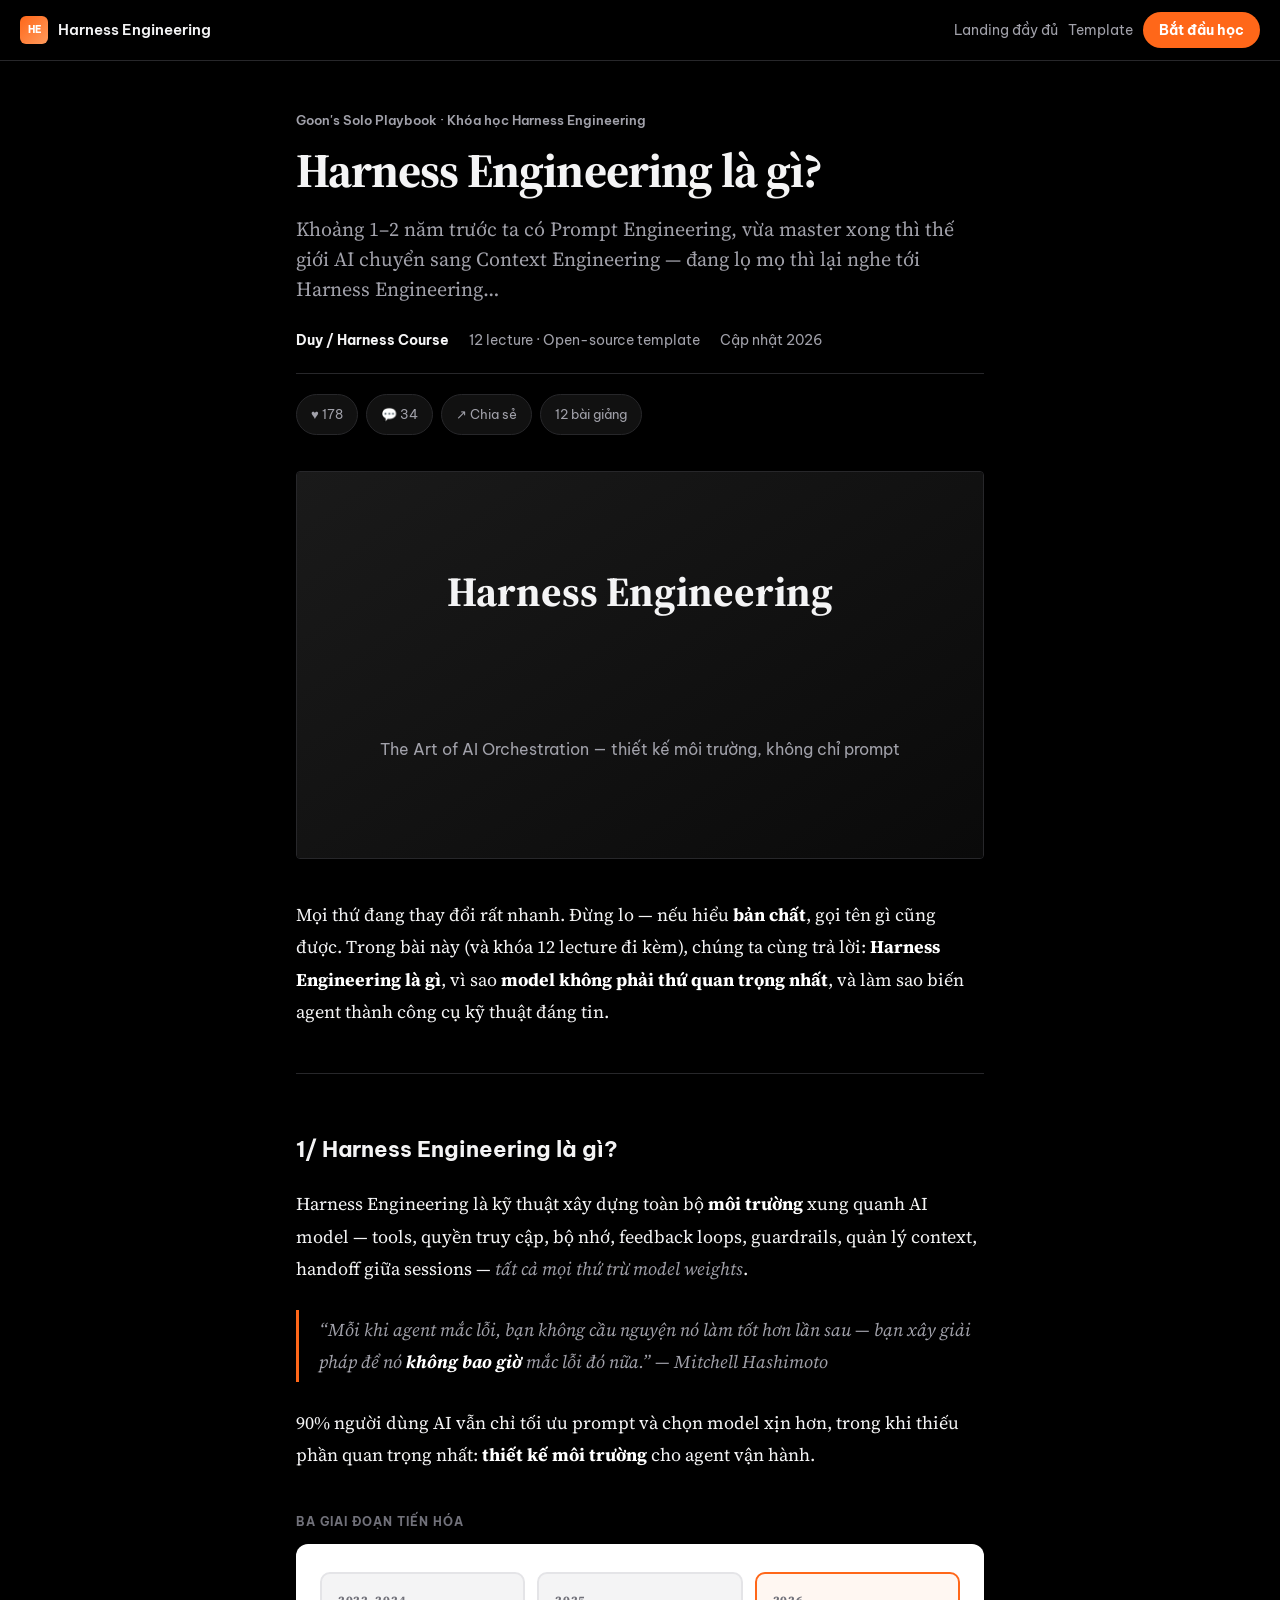
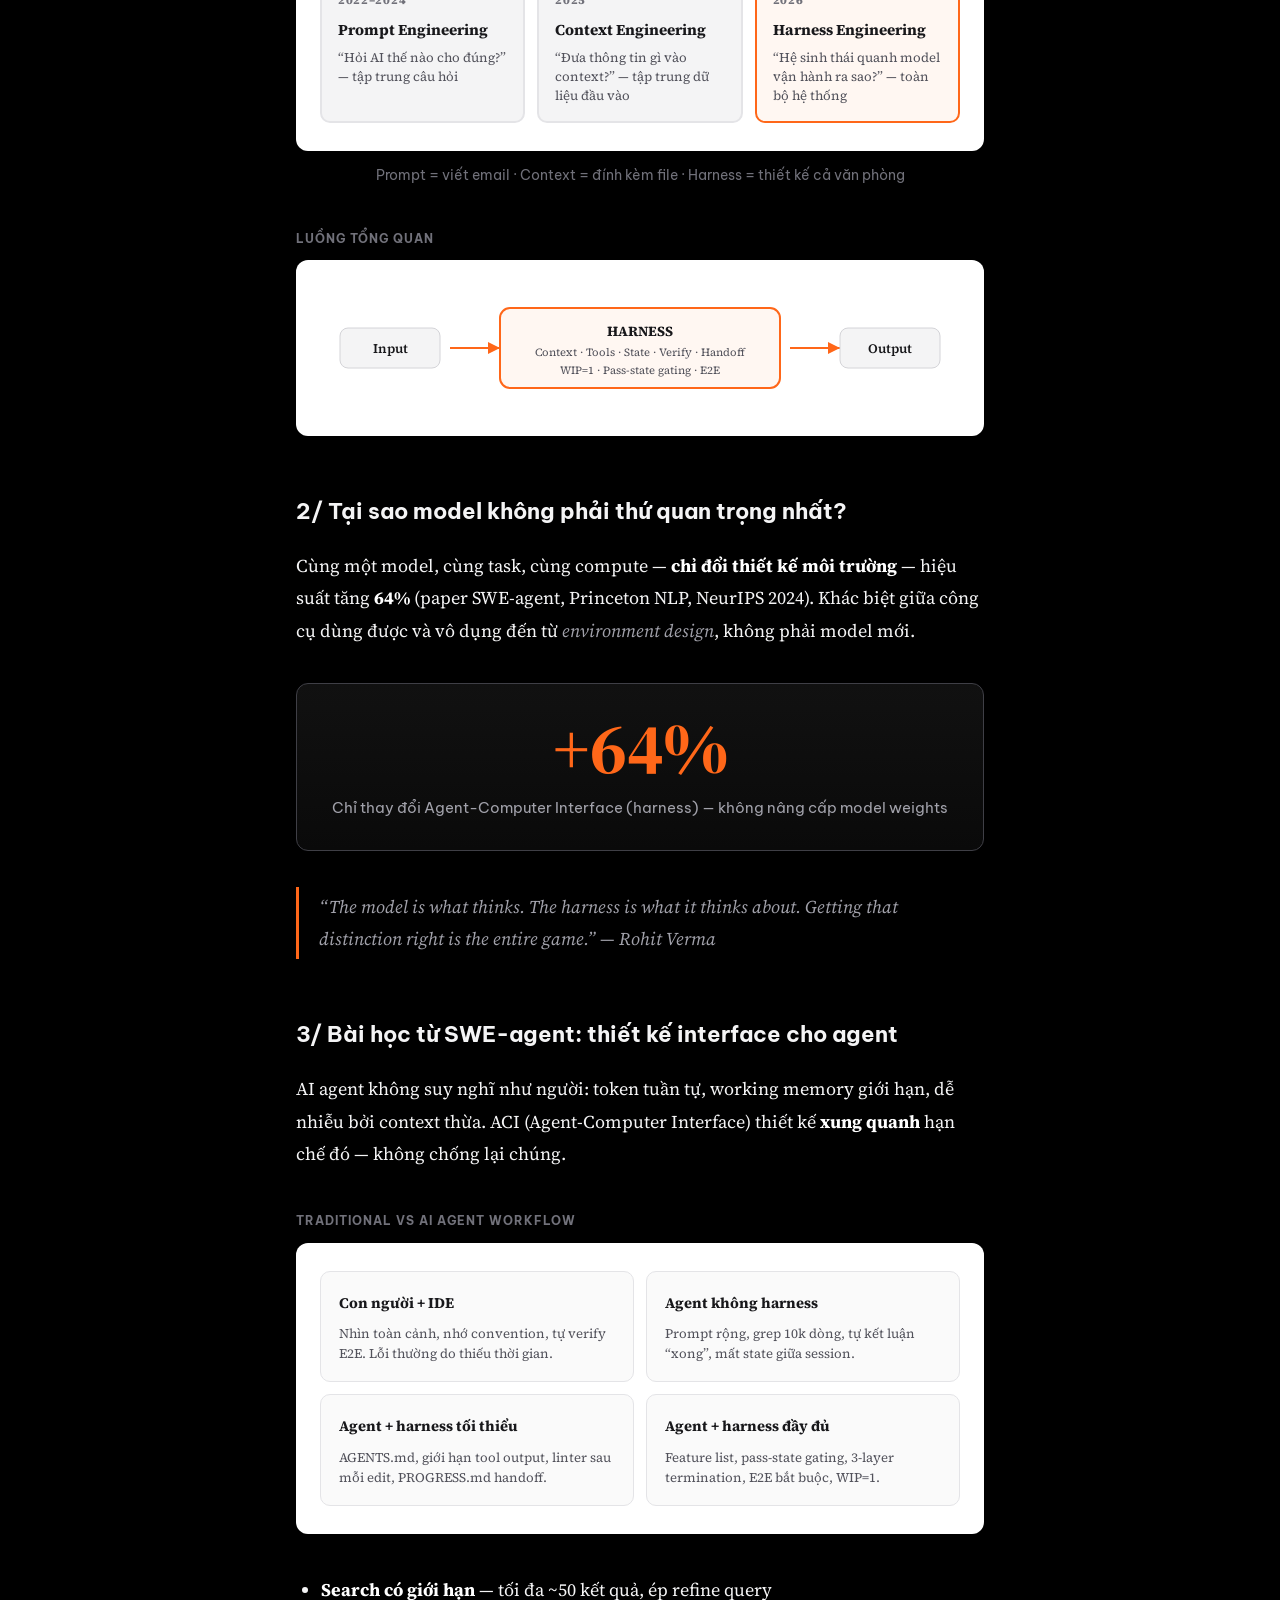
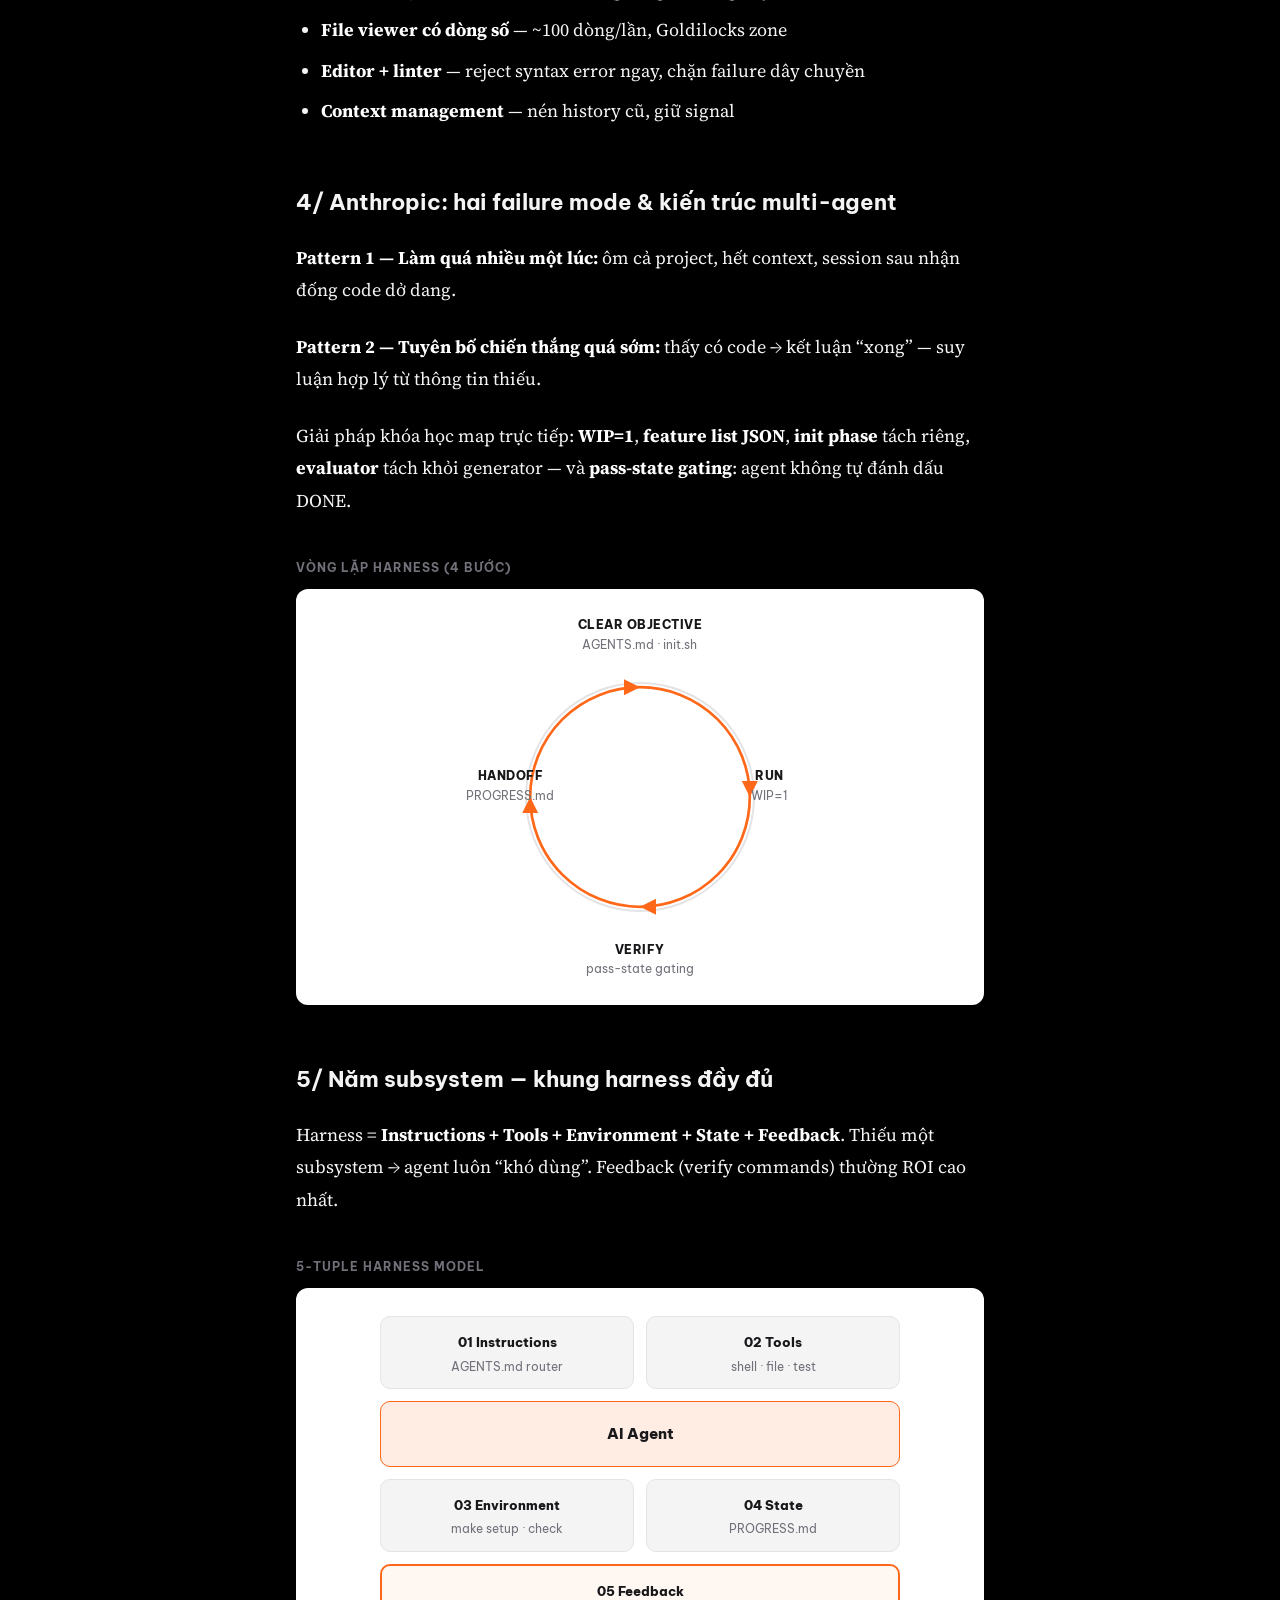
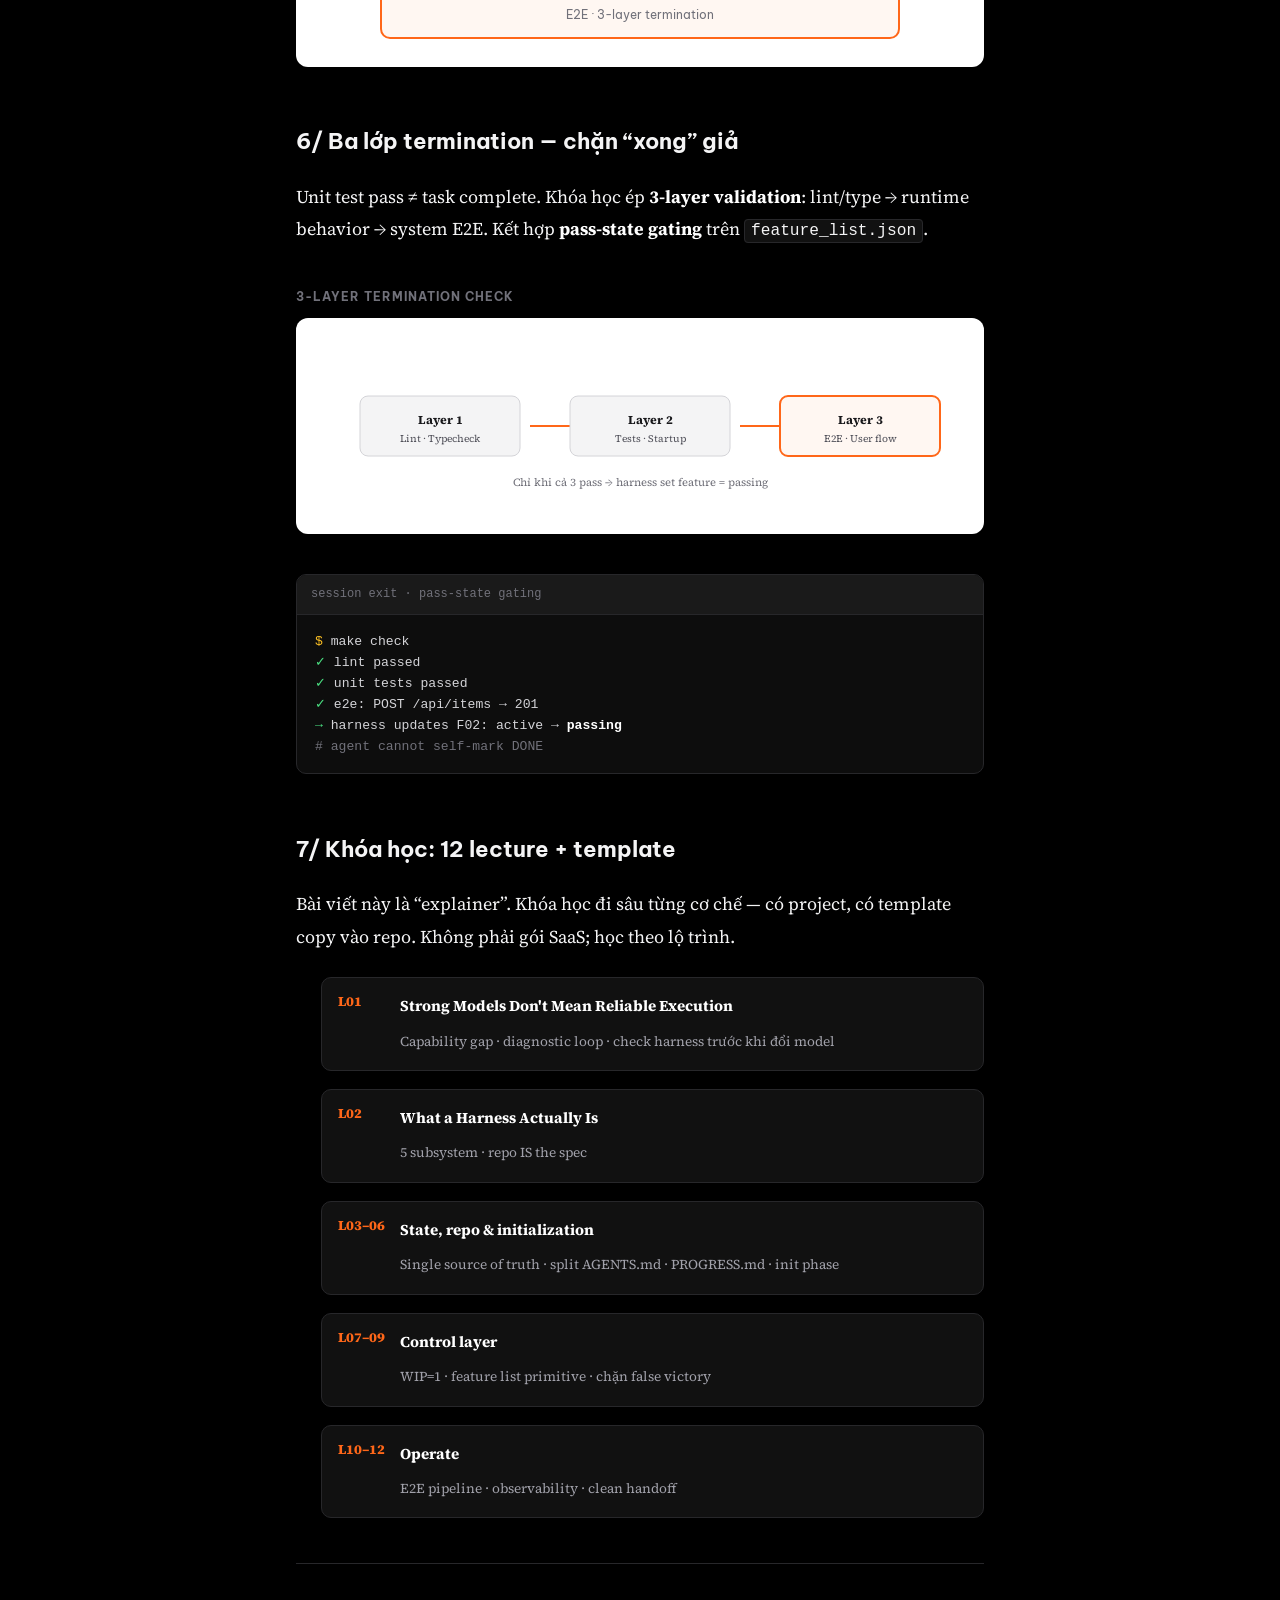
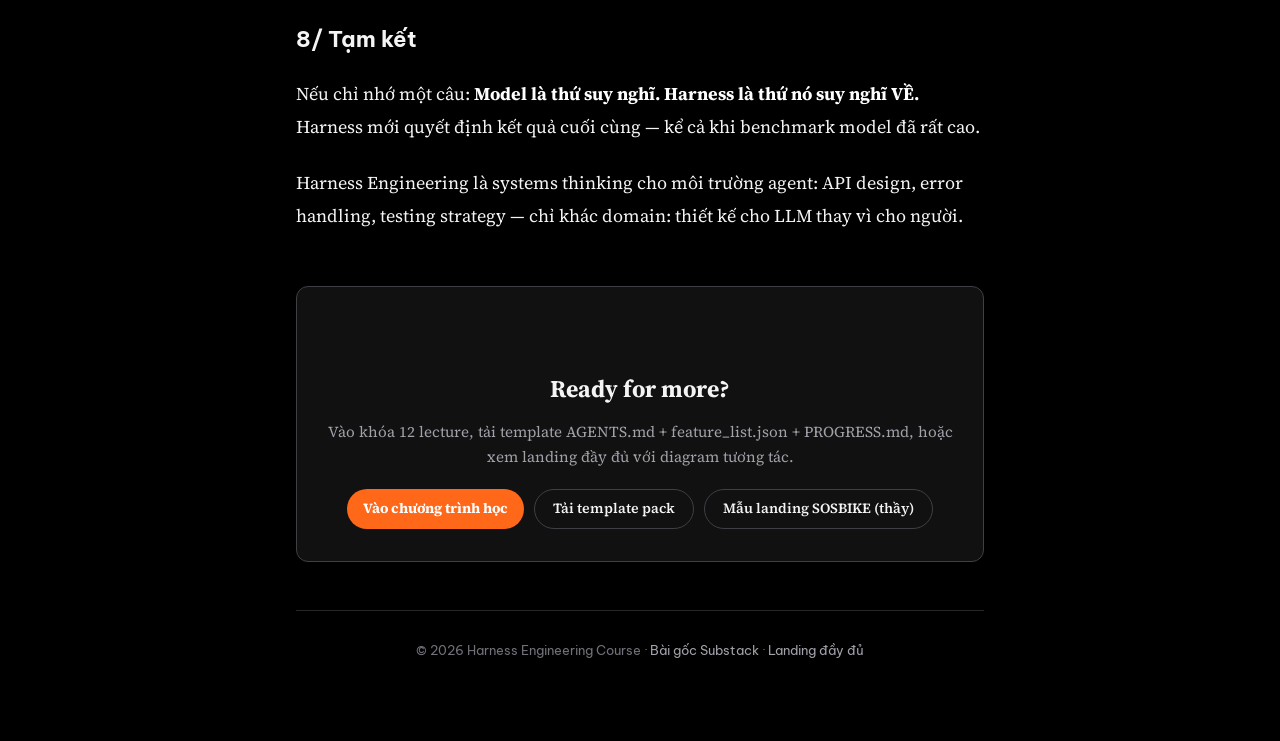
==== frontend/article/index.html @ 0aefba67 "Merge Harness and SOSBIKE into unified frontend for CI/CD deploy" ====
<!doctype html>
<html lang="vi">
  <head>
    <meta charset="UTF-8" />
    <meta name="viewport" content="width=device-width, initial-scale=1.0" />
    <title>Harness Engineering là gì? | Khóa học &amp; lộ trình 12 bài</title>
    <meta
      name="description"
      content="Long-read kiểu Substack: Harness Engineering là gì, vì sao SWE-agent +64% chỉ nhờ thiết kế môi trường, và lộ trình 12 lecture thực hành."
    />
    <link rel="preconnect" href="https://fonts.googleapis.com" />
    <link rel="preconnect" href="https://fonts.gstatic.com" crossorigin />
    <link
      href="https://fonts.googleapis.com/css2?family=Source+Serif+4:opsz,wght@8..60,400;8..60,600;8..60,700&family=Be+Vietnam+Pro:wght@400;500;600;700&display=swap"
      rel="stylesheet"
    />
    <link rel="stylesheet" href="./styles.css" />
  </head>
  <body>
    <header class="substack-bar">
      <a class="substack-bar__brand" href="../index.html">
        <span class="substack-bar__mark">HE</span>
        Harness Engineering
      </a>
      <div class="substack-bar__actions">
        <a class="substack-bar__link hide-mobile" href="../index.html">Landing đầy đủ</a>
        <a class="substack-bar__link hide-mobile" href="../templates/README.md">Template</a>
        <a class="btn-subscribe" href="#bat-dau">Bắt đầu học</a>
      </div>
    </header>

    <article class="article-wrap">
      <header class="article-header">
        <p class="article-kicker">Goon's Solo Playbook · Khóa học Harness Engineering</p>
        <h1 class="article-title">Harness Engineering là gì?</h1>
        <p class="article-deck">
          Khoảng 1–2 năm trước ta có Prompt Engineering, vừa master xong thì thế giới AI
          chuyển sang Context Engineering — đang lọ mọ thì lại nghe tới Harness Engineering…
        </p>
        <div class="article-meta">
          <span><strong>Duy / Harness Course</strong></span>
          <span>12 lecture · Open-source template</span>
          <span>Cập nhật 2026</span>
        </div>
        <div class="engagement-bar">
          <span class="engagement-pill">♥ 178</span>
          <span class="engagement-pill">💬 34</span>
          <span class="engagement-pill">↗ Chia sẻ</span>
          <span class="engagement-pill">12 bài giảng</span>
        </div>
      </header>

      <figure class="cover-card">
        <div class="cover-fallback">
          <h2>Harness Engineering</h2>
          <p>The Art of AI Orchestration — thiết kế môi trường, không chỉ prompt</p>
        </div>
      </figure>

      <div class="prose">
        <p>
          Mọi thứ đang thay đổi rất nhanh. Đừng lo — nếu hiểu <strong>bản chất</strong>,
          gọi tên gì cũng được. Trong bài này (và khóa 12 lecture đi kèm), chúng ta cùng
          trả lời: <strong>Harness Engineering là gì</strong>, vì sao <strong>model không
          phải thứ quan trọng nhất</strong>, và làm sao biến agent thành công cụ kỹ thuật
          đáng tin.
        </p>

        <hr />

        <h2 id="la-gi">1/ Harness Engineering là gì?</h2>
        <p>
          Harness Engineering là kỹ thuật xây dựng toàn bộ <strong>môi trường</strong>
          xung quanh AI model — tools, quyền truy cập, bộ nhớ, feedback loops, guardrails,
          quản lý context, handoff giữa sessions — <em>tất cả mọi thứ trừ model weights</em>.
        </p>
        <blockquote>
          “Mỗi khi agent mắc lỗi, bạn không cầu nguyện nó làm tốt hơn lần sau — bạn xây
          giải pháp để nó <strong>không bao giờ</strong> mắc lỗi đó nữa.” — Mitchell
          Hashimoto
        </blockquote>
        <p>
          90% người dùng AI vẫn chỉ tối ưu prompt và chọn model xịn hơn, trong khi thiếu
          phần quan trọng nhất: <strong>thiết kế môi trường</strong> cho agent vận hành.
        </p>

        <figure class="figure">
          <div class="figure-label">Ba giai đoạn tiến hóa</div>
          <div class="diagram-card">
            <div class="evo-row">
              <div class="evo-step">
                <span>2022–2024</span>
                <strong>Prompt Engineering</strong>
                <p>“Hỏi AI thế nào cho đúng?” — tập trung câu hỏi</p>
              </div>
              <div class="evo-step">
                <span>2025</span>
                <strong>Context Engineering</strong>
                <p>“Đưa thông tin gì vào context?” — tập trung dữ liệu đầu vào</p>
              </div>
              <div class="evo-step is-current">
                <span>2026</span>
                <strong>Harness Engineering</strong>
                <p>“Hệ sinh thái quanh model vận hành ra sao?” — toàn bộ hệ thống</p>
              </div>
            </div>
          </div>
          <p class="diagram-caption">
            Prompt = viết email · Context = đính kèm file · Harness = thiết kế cả văn phòng
          </p>
        </figure>

        <figure class="figure">
          <div class="figure-label">Luồng tổng quan</div>
          <div class="diagram-card">
            <svg viewBox="0 0 640 120" xmlns="http://www.w3.org/2000/svg" aria-hidden="true">
              <rect x="20" y="40" width="100" height="40" rx="8" fill="#f4f4f5" stroke="#d4d4d8"/>
              <text x="70" y="65" text-anchor="middle" font-size="13" font-weight="600" fill="#18181b">Input</text>
              <path d="M130 60 H180" stroke="#ff6719" stroke-width="2" marker-end="url(#arr)"/>
              <rect x="180" y="20" width="280" height="80" rx="10" fill="#fff7f2" stroke="#ff6719" stroke-width="2"/>
              <text x="320" y="48" text-anchor="middle" font-size="14" font-weight="700" fill="#18181b">HARNESS</text>
              <text x="320" y="68" text-anchor="middle" font-size="11" fill="#52525b">Context · Tools · State · Verify · Handoff</text>
              <text x="320" y="86" text-anchor="middle" font-size="11" fill="#52525b">WIP=1 · Pass-state gating · E2E</text>
              <path d="M470 60 H520" stroke="#ff6719" stroke-width="2" marker-end="url(#arr)"/>
              <rect x="520" y="40" width="100" height="40" rx="8" fill="#f4f4f5" stroke="#d4d4d8"/>
              <text x="570" y="65" text-anchor="middle" font-size="13" font-weight="600" fill="#18181b">Output</text>
              <defs>
                <marker id="arr" markerWidth="8" markerHeight="8" refX="6" refY="3" orient="auto">
                  <path d="M0,0 L6,3 L0,6 Z" fill="#ff6719"/>
                </marker>
              </defs>
            </svg>
          </div>
        </figure>

        <h2 id="model">2/ Tại sao model không phải thứ quan trọng nhất?</h2>
        <p>
          Cùng một model, cùng task, cùng compute — <strong>chỉ đổi thiết kế môi trường</strong>
          — hiệu suất tăng <strong>64%</strong> (paper SWE-agent, Princeton NLP, NeurIPS 2024).
          Khác biệt giữa công cụ dùng được và vô dụng đến từ <em>environment design</em>, không
          phải model mới.
        </p>

        <div class="stat-callout">
          <div class="num">+64%</div>
          <p>
            Chỉ thay đổi Agent-Computer Interface (harness) — không nâng cấp model weights
          </p>
        </div>

        <blockquote>
          “The model is what thinks. The harness is what it thinks about. Getting that
          distinction right is the entire game.” — Rohit Verma
        </blockquote>

        <h2 id="swe-agent">3/ Bài học từ SWE-agent: thiết kế interface cho agent</h2>
        <p>
          AI agent không suy nghĩ như người: token tuần tự, working memory giới hạn, dễ nhiễu
          bởi context thừa. ACI (Agent-Computer Interface) thiết kế <strong>xung quanh</strong>
          hạn chế đó — không chống lại chúng.
        </p>

        <figure class="figure">
          <div class="figure-label">Traditional vs AI Agent workflow</div>
          <div class="diagram-card">
            <div class="grid-2x2">
              <div class="grid-cell">
                <h4>Con người + IDE</h4>
                <p>Nhìn toàn cảnh, nhớ convention, tự verify E2E. Lỗi thường do thiếu thời gian.</p>
              </div>
              <div class="grid-cell">
                <h4>Agent không harness</h4>
                <p>Prompt rộng, grep 10k dòng, tự kết luận “xong”, mất state giữa session.</p>
              </div>
              <div class="grid-cell">
                <h4>Agent + harness tối thiểu</h4>
                <p>AGENTS.md, giới hạn tool output, linter sau mỗi edit, PROGRESS.md handoff.</p>
              </div>
              <div class="grid-cell">
                <h4>Agent + harness đầy đủ</h4>
                <p>Feature list, pass-state gating, 3-layer termination, E2E bắt buộc, WIP=1.</p>
              </div>
            </div>
          </div>
        </figure>

        <ul>
          <li><strong>Search có giới hạn</strong> — tối đa ~50 kết quả, ép refine query</li>
          <li><strong>File viewer có dòng số</strong> — ~100 dòng/lần, Goldilocks zone</li>
          <li><strong>Editor + linter</strong> — reject syntax error ngay, chặn failure dây chuyền</li>
          <li><strong>Context management</strong> — nén history cũ, giữ signal</li>
        </ul>

        <h2 id="anthropic">4/ Anthropic: hai failure mode &amp; kiến trúc multi-agent</h2>
        <p><strong>Pattern 1 — Làm quá nhiều một lúc:</strong> ôm cả project, hết context, session sau nhận đống code dở dang.</p>
        <p><strong>Pattern 2 — Tuyên bố chiến thắng quá sớm:</strong> thấy có code → kết luận “xong” — suy luận hợp lý từ thông tin thiếu.</p>
        <p>
          Giải pháp khóa học map trực tiếp: <strong>WIP=1</strong>, <strong>feature list
          JSON</strong>, <strong>init phase</strong> tách riêng, <strong>evaluator</strong> tách
          khỏi generator — và <strong>pass-state gating</strong>: agent không tự đánh dấu DONE.
        </p>

        <figure class="figure">
          <div class="figure-label">Vòng lặp harness (4 bước)</div>
          <div class="diagram-card">
            <div class="harness-loop" role="img" aria-label="Vòng lặp: Clear objective, Run, Verify, Handoff">
              <svg class="harness-loop__arcs" viewBox="0 0 400 400" xmlns="http://www.w3.org/2000/svg" aria-hidden="true">
                <defs>
                  <marker id="loop-arrow" markerWidth="8" markerHeight="8" refX="6" refY="3" orient="auto">
                    <path d="M0,0 L6,3 L0,6 Z" fill="#ff6719"/>
                  </marker>
                </defs>
                <path d="M 200 78 A 122 122 0 0 1 322 200" fill="none" stroke="#ff6719" stroke-width="3" marker-end="url(#loop-arrow)"/>
                <path d="M 322 200 A 122 122 0 0 1 200 322" fill="none" stroke="#ff6719" stroke-width="3" marker-end="url(#loop-arrow)"/>
                <path d="M 200 322 A 122 122 0 0 1 78 200" fill="none" stroke="#ff6719" stroke-width="3" marker-end="url(#loop-arrow)"/>
                <path d="M 78 200 A 122 122 0 0 1 200 78" fill="none" stroke="#ff6719" stroke-width="3" marker-end="url(#loop-arrow)"/>
              </svg>
              <div class="harness-loop__ring" aria-hidden="true"></div>
              <div class="harness-loop__step harness-loop__step--top">
                <strong>CLEAR OBJECTIVE</strong>
                <span>AGENTS.md · init.sh</span>
              </div>
              <div class="harness-loop__step harness-loop__step--right">
                <strong>RUN</strong>
                <span>WIP=1</span>
              </div>
              <div class="harness-loop__step harness-loop__step--bottom">
                <strong>VERIFY</strong>
                <span>pass-state gating</span>
              </div>
              <div class="harness-loop__step harness-loop__step--left">
                <strong>HANDOFF</strong>
                <span>PROGRESS.md</span>
              </div>
            </div>
          </div>
        </figure>

        <h2 id="nam-subsystem">5/ Năm subsystem — khung harness đầy đủ</h2>
        <p>
          Harness = <strong>Instructions + Tools + Environment + State + Feedback</strong>.
          Thiếu một subsystem → agent luôn “khó dùng”. Feedback (verify commands) thường
          ROI cao nhất.
        </p>

        <figure class="figure">
          <div class="figure-label">5-tuple harness model</div>
          <div class="diagram-card">
            <div class="tuple-model" role="img" aria-label="5 subsystem: Instructions, Tools, Agent, Environment, State, Feedback">
              <div class="tuple-box tuple-box--instructions">
                <strong>01 Instructions</strong>
                <span>AGENTS.md router</span>
              </div>
              <div class="tuple-box tuple-box--tools">
                <strong>02 Tools</strong>
                <span>shell · file · test</span>
              </div>
              <div class="tuple-box tuple-box--agent">
                <strong>AI Agent</strong>
              </div>
              <div class="tuple-box tuple-box--environment">
                <strong>03 Environment</strong>
                <span>make setup · check</span>
              </div>
              <div class="tuple-box tuple-box--state">
                <strong>04 State</strong>
                <span>PROGRESS.md</span>
              </div>
              <div class="tuple-box tuple-box--feedback">
                <strong>05 Feedback</strong>
                <span>E2E · 3-layer termination</span>
              </div>
            </div>
          </div>
        </figure>

        <h2 id="ba-lop">6/ Ba lớp termination — chặn “xong” giả</h2>
        <p>
          Unit test pass ≠ task complete. Khóa học ép <strong>3-layer validation</strong>:
          lint/type → runtime behavior → system E2E. Kết hợp <strong>pass-state gating</strong>
          trên <code>feature_list.json</code>.
        </p>

        <figure class="figure">
          <div class="figure-label">3-layer termination check</div>
          <div class="diagram-card">
            <svg viewBox="0 0 640 160" xmlns="http://www.w3.org/2000/svg" aria-hidden="true">
              <rect x="40" y="50" width="160" height="60" rx="8" fill="#f4f4f5" stroke="#d4d4d8"/>
              <text x="120" y="78" text-anchor="middle" font-size="12" font-weight="700" fill="#18181b">Layer 1</text>
              <text x="120" y="96" text-anchor="middle" font-size="10" fill="#52525b">Lint · Typecheck</text>
              <path d="M210 80 H250" stroke="#ff6719" stroke-width="2"/>
              <rect x="250" y="50" width="160" height="60" rx="8" fill="#f4f4f5" stroke="#d4d4d8"/>
              <text x="330" y="78" text-anchor="middle" font-size="12" font-weight="700" fill="#18181b">Layer 2</text>
              <text x="330" y="96" text-anchor="middle" font-size="10" fill="#52525b">Tests · Startup</text>
              <path d="M420 80 H460" stroke="#ff6719" stroke-width="2"/>
              <rect x="460" y="50" width="160" height="60" rx="8" fill="#fff7f2" stroke="#ff6719" stroke-width="2"/>
              <text x="540" y="78" text-anchor="middle" font-size="12" font-weight="700" fill="#18181b">Layer 3</text>
              <text x="540" y="96" text-anchor="middle" font-size="10" fill="#52525b">E2E · User flow</text>
              <text x="320" y="140" text-anchor="middle" font-size="11" fill="#71717a">Chỉ khi cả 3 pass → harness set feature = passing</text>
            </svg>
          </div>
        </figure>

        <div class="terminal">
          <div class="terminal__bar">session exit · pass-state gating</div>
          <div class="terminal__body">
            <span class="cmd">$</span> make check<br />
            <span class="ok">✓</span> lint passed<br />
            <span class="ok">✓</span> unit tests passed<br />
            <span class="ok">✓</span> e2e: POST /api/items → 201<br />
            <span class="ok">→</span> harness updates F02: active → <strong>passing</strong><br />
            <span style="color:#71717a"># agent cannot self-mark DONE</span>
          </div>
        </div>

        <h2 id="khoa-hoc">7/ Khóa học: 12 lecture + template</h2>
        <p>
          Bài viết này là “explainer”. Khóa học đi sâu từng cơ chế — có project, có template
          copy vào repo. Không phải gói SaaS; học theo lộ trình.
        </p>

        <ul class="lecture-list">
          <li>
            <span class="num">L01</span>
            <div><strong>Strong Models Don't Mean Reliable Execution</strong><span>Capability gap · diagnostic loop · check harness trước khi đổi model</span></div>
          </li>
          <li>
            <span class="num">L02</span>
            <div><strong>What a Harness Actually Is</strong><span>5 subsystem · repo IS the spec</span></div>
          </li>
          <li>
            <span class="num">L03–06</span>
            <div><strong>State, repo &amp; initialization</strong><span>Single source of truth · split AGENTS.md · PROGRESS.md · init phase</span></div>
          </li>
          <li>
            <span class="num">L07–09</span>
            <div><strong>Control layer</strong><span>WIP=1 · feature list primitive · chặn false victory</span></div>
          </li>
          <li>
            <span class="num">L10–12</span>
            <div><strong>Operate</strong><span>E2E pipeline · observability · clean handoff</span></div>
          </li>
        </ul>

        <hr />

        <h2 id="ket-luan">8/ Tạm kết</h2>
        <p>
          Nếu chỉ nhớ một câu: <strong>Model là thứ suy nghĩ. Harness là thứ nó suy nghĩ
          VỀ.</strong> Harness mới quyết định kết quả cuối cùng — kể cả khi benchmark model
          đã rất cao.
        </p>
        <p>
          Harness Engineering là systems thinking cho môi trường agent: API design, error
          handling, testing strategy — chỉ khác domain: thiết kế cho LLM thay vì cho người.
        </p>

        <div class="cta-box" id="bat-dau">
          <h3>Ready for more?</h3>
          <p>
            Vào khóa 12 lecture, tải template AGENTS.md + feature_list.json + PROGRESS.md,
            hoặc xem landing đầy đủ với diagram tương tác.
          </p>
          <div class="cta-box__actions">
            <a class="btn-subscribe" href="../index.html#curriculum">Vào chương trình học</a>
            <a class="btn-ghost" href="../index.html#templates">Tải template pack</a>
            <a class="btn-ghost" href="../sosbike/index.html">Mẫu landing SOSBIKE (thầy)</a>
          </div>
        </div>
      </div>

      <footer class="article-footer">
        <p>
          © 2026 Harness Engineering Course ·
          <a href="https://goonnguyen.substack.com/p/harness-engineering-la-gi">Bài gốc Substack</a>
          · <a href="../index.html">Landing đầy đủ</a>
        </p>
      </footer>
    </article>

    <script src="./main.js"></script>
  </body>
</html>
---- frontend/article/styles.css ----
:root {
  --bg: #000000;
  --bg-elevated: #111111;
  --bg-card: #ffffff;
  --text: #f4f4f5;
  --text-muted: #a1a1aa;
  --text-dim: #71717a;
  --accent: #ff6719;
  --accent-hover: #ff7a33;
  --border: #27272a;
  --border-light: #3f3f46;
  --content-width: 728px;
  --diagram-width: 100%;
  --font-serif: "Source Serif 4", Georgia, "Times New Roman", serif;
  --font-sans: -apple-system, BlinkMacSystemFont, "Segoe UI", Roboto, "Be Vietnam Pro",
    sans-serif;
}

*,
*::before,
*::after {
  box-sizing: border-box;
  margin: 0;
  padding: 0;
}

html {
  scroll-behavior: smooth;
}

body {
  min-height: 100vh;
  font-family: var(--font-sans);
  font-size: 1.0625rem;
  line-height: 1.75;
  color: var(--text);
  background: var(--bg);
  -webkit-font-smoothing: antialiased;
}

a {
  color: var(--accent);
  text-decoration: none;
}

a:hover {
  text-decoration: underline;
}

img {
  display: block;
  max-width: 100%;
}

/* ── Top bar (Substack-like) ── */
.substack-bar {
  position: sticky;
  top: 0;
  z-index: 50;
  display: flex;
  align-items: center;
  justify-content: space-between;
  gap: 16px;
  padding: 12px 20px;
  background: rgba(0, 0, 0, 0.92);
  border-bottom: 1px solid var(--border);
  backdrop-filter: blur(12px);
}

.substack-bar__brand {
  display: inline-flex;
  align-items: center;
  gap: 10px;
  color: var(--text);
  text-decoration: none;
  font-weight: 600;
  font-size: 0.95rem;
}

.substack-bar__mark {
  width: 28px;
  height: 28px;
  border-radius: 6px;
  background: linear-gradient(135deg, #ff6719, #ff9a5c);
  display: grid;
  place-items: center;
  font-size: 0.65rem;
  font-weight: 800;
  color: #fff;
}

.substack-bar__actions {
  display: flex;
  align-items: center;
  gap: 10px;
}

.substack-bar__link {
  color: var(--text-muted);
  font-size: 0.88rem;
  text-decoration: none;
}

.substack-bar__link:hover {
  color: var(--text);
}

.btn-subscribe {
  display: inline-flex;
  align-items: center;
  justify-content: center;
  min-height: 36px;
  padding: 0 16px;
  border: none;
  border-radius: 999px;
  background: var(--accent);
  color: #fff;
  font-weight: 700;
  font-size: 0.88rem;
  cursor: pointer;
  text-decoration: none;
  transition: background 180ms ease;
}

.btn-subscribe:hover {
  background: var(--accent-hover);
  text-decoration: none;
}

/* ── Article shell ── */
.article-wrap {
  max-width: var(--content-width);
  margin: 0 auto;
  padding: 48px 20px 80px;
}

.article-header {
  margin-bottom: 32px;
}

.article-kicker {
  font-size: 0.82rem;
  font-weight: 600;
  color: var(--text-muted);
  margin-bottom: 12px;
}

.article-title {
  font-family: var(--font-serif);
  font-size: clamp(2.2rem, 5vw, 3rem);
  font-weight: 700;
  line-height: 1.12;
  letter-spacing: -0.02em;
  margin-bottom: 16px;
}

.article-deck {
  font-family: var(--font-serif);
  font-size: 1.25rem;
  line-height: 1.5;
  color: var(--text-muted);
  margin-bottom: 24px;
}

.article-meta {
  display: flex;
  flex-wrap: wrap;
  align-items: center;
  gap: 12px 20px;
  padding-bottom: 20px;
  border-bottom: 1px solid var(--border);
  font-size: 0.9rem;
  color: var(--text-muted);
}

.article-meta strong {
  color: var(--text);
}

.engagement-bar {
  display: flex;
  flex-wrap: wrap;
  gap: 8px;
  margin: 20px 0 36px;
}

.engagement-pill {
  display: inline-flex;
  align-items: center;
  gap: 6px;
  padding: 8px 14px;
  border: 1px solid var(--border);
  border-radius: 999px;
  background: var(--bg-elevated);
  color: var(--text-muted);
  font-size: 0.82rem;
}

/* ── Cover ── */
.cover-card {
  margin: 0 0 40px;
  border-radius: 4px;
  overflow: hidden;
  border: 1px solid var(--border);
}

.cover-card img {
  width: 100%;
  aspect-ratio: 16 / 9;
  object-fit: cover;
}

.cover-fallback {
  aspect-ratio: 16 / 9;
  display: grid;
  place-items: center;
  background: linear-gradient(145deg, #1a1a1a, #0a0a0a);
  padding: 40px;
  text-align: center;
}

.cover-fallback h2 {
  font-family: var(--font-serif);
  font-size: clamp(1.8rem, 4vw, 2.6rem);
  line-height: 1.2;
  margin-bottom: 8px;
}

.cover-fallback p {
  color: var(--text-muted);
  font-size: 1rem;
}

/* ── Prose ── */
.prose {
  font-family: var(--font-serif);
  font-size: 1.125rem;
  line-height: 1.8;
}

.prose > * + * {
  margin-top: 1.35em;
}

.prose h2 {
  font-family: var(--font-sans);
  font-size: 1.35rem;
  font-weight: 700;
  line-height: 1.35;
  color: var(--text);
  margin-top: 2.8em;
  margin-bottom: 0.6em;
  scroll-margin-top: 72px;
}

.prose h3 {
  font-family: var(--font-sans);
  font-size: 1.1rem;
  font-weight: 700;
  margin-top: 2em;
  margin-bottom: 0.5em;
}

.prose strong {
  color: #fff;
  font-weight: 700;
}

.prose em {
  color: var(--text-muted);
}

.prose ul,
.prose ol {
  padding-left: 1.4em;
}

.prose li + li {
  margin-top: 0.45em;
}

.prose hr {
  border: none;
  border-top: 1px solid var(--border);
  margin: 2.5em 0;
}

.prose blockquote {
  border-left: 3px solid var(--accent);
  padding: 4px 0 4px 20px;
  color: var(--text-muted);
  font-style: italic;
}

.prose code {
  font-family: ui-monospace, "Cascadia Code", monospace;
  font-size: 0.9em;
  background: var(--bg-elevated);
  border: 1px solid var(--border);
  padding: 2px 6px;
  border-radius: 4px;
}

/* ── Diagrams (white cards on dark) ── */
.figure {
  margin: 2.2em 0;
}

.figure-label {
  font-family: var(--font-sans);
  font-size: 0.78rem;
  font-weight: 700;
  letter-spacing: 0.08em;
  text-transform: uppercase;
  color: var(--text-dim);
  margin-bottom: 10px;
}

.diagram-card {
  background: var(--bg-card);
  color: #18181b;
  border-radius: 12px;
  padding: 28px 24px;
  box-shadow: 0 8px 40px rgba(0, 0, 0, 0.45);
}

.diagram-card svg {
  width: 100%;
  height: auto;
  display: block;
}

/* ── Harness loop (4 steps) ── */
.harness-loop {
  position: relative;
  width: min(100%, 360px);
  aspect-ratio: 1;
  margin: 0 auto;
}

.harness-loop__ring {
  position: absolute;
  inset: 18%;
  border: 2px solid #e4e4e7;
  border-radius: 50%;
  z-index: 0;
}

.harness-loop__arcs {
  position: absolute;
  inset: 0;
  width: 100%;
  height: 100%;
  z-index: 1;
  pointer-events: none;
}

.harness-loop__step {
  position: absolute;
  width: 38%;
  text-align: center;
  font-family: var(--font-sans);
  z-index: 2;
}

.harness-loop__step strong {
  display: block;
  font-size: 0.78rem;
  font-weight: 800;
  letter-spacing: 0.04em;
  color: #18181b;
  line-height: 1.25;
}

.harness-loop__step span {
  display: block;
  margin-top: 4px;
  font-size: 0.72rem;
  color: #71717a;
  line-height: 1.35;
}

.harness-loop__step--top {
  top: 0;
  left: 31%;
}

.harness-loop__step--right {
  top: 42%;
  right: 0;
  width: 28%;
}

.harness-loop__step--bottom {
  bottom: 0;
  left: 31%;
}

.harness-loop__step--left {
  top: 42%;
  left: 0;
  width: 28%;
}

/* ── 5-tuple model ── */
.tuple-model {
  display: grid;
  grid-template-columns: 1fr 1fr;
  grid-template-areas:
    "instructions tools"
    "agent agent"
    "environment state"
    "feedback feedback";
  gap: 12px;
  max-width: 520px;
  margin: 0 auto;
}

.tuple-box {
  padding: 14px 12px;
  border-radius: 10px;
  background: #f4f4f5;
  border: 1px solid #e4e4e7;
  text-align: center;
  font-family: var(--font-sans);
}

.tuple-box strong {
  display: block;
  font-size: 0.82rem;
  font-weight: 800;
  color: #18181b;
}

.tuple-box span {
  display: block;
  margin-top: 4px;
  font-size: 0.72rem;
  color: #71717a;
  line-height: 1.35;
}

.tuple-box--agent {
  grid-area: agent;
  background: rgba(255, 103, 25, 0.12);
  border-color: #ff6719;
  padding: 18px;
}

.tuple-box--agent strong {
  font-size: 0.95rem;
}

.tuple-box--feedback {
  grid-area: feedback;
  background: #fff7f2;
  border: 2px solid #ff6719;
}

.tuple-box--instructions {
  grid-area: instructions;
}

.tuple-box--tools {
  grid-area: tools;
}

.tuple-box--environment {
  grid-area: environment;
}

.tuple-box--state {
  grid-area: state;
}

.diagram-caption {
  margin-top: 12px;
  font-family: var(--font-sans);
  font-size: 0.88rem;
  color: var(--text-dim);
  text-align: center;
}

/* Evolution row */
.evo-row {
  display: grid;
  grid-template-columns: repeat(3, 1fr);
  gap: 12px;
}

.evo-step {
  padding: 16px;
  border-radius: 10px;
  background: #f4f4f5;
  border: 2px solid #e4e4e7;
}

.evo-step.is-current {
  border-color: #ff6719;
  background: #fff7f2;
}

.evo-step span {
  display: block;
  font-size: 0.72rem;
  font-weight: 800;
  letter-spacing: 0.06em;
  text-transform: uppercase;
  color: #71717a;
  margin-bottom: 6px;
}

.evo-step strong {
  display: block;
  font-size: 0.95rem;
  color: #18181b;
  margin-bottom: 4px;
}

.evo-step p {
  font-size: 0.82rem;
  line-height: 1.45;
  color: #52525b;
}

/* 2x2 grid */
.grid-2x2 {
  display: grid;
  grid-template-columns: 1fr 1fr;
  gap: 12px;
}

.grid-cell {
  padding: 18px;
  border-radius: 10px;
  background: #fafafa;
  border: 1px solid #e4e4e7;
}

.grid-cell h4 {
  font-size: 0.92rem;
  margin-bottom: 8px;
  color: #18181b;
}

.grid-cell p {
  font-size: 0.82rem;
  line-height: 1.5;
  color: #52525b;
}

/* Stat highlight */
.stat-callout {
  margin: 2em 0;
  padding: 28px 24px;
  border: 1px solid var(--border-light);
  border-radius: 12px;
  background: linear-gradient(180deg, #111 0%, #0a0a0a 100%);
  text-align: center;
}

.stat-callout .num {
  font-family: var(--font-serif);
  font-size: clamp(3rem, 8vw, 4.5rem);
  font-weight: 700;
  line-height: 1;
  color: var(--accent);
}

.stat-callout p {
  margin-top: 10px;
  font-family: var(--font-sans);
  font-size: 0.95rem;
  color: var(--text-muted);
}

/* Code terminal */
.terminal {
  margin: 2em 0;
  border-radius: 10px;
  overflow: hidden;
  border: 1px solid var(--border);
  background: #0d0d0d;
  font-family: ui-monospace, monospace;
  font-size: 0.82rem;
  line-height: 1.6;
}

.terminal__bar {
  padding: 10px 14px;
  background: #1a1a1a;
  border-bottom: 1px solid var(--border);
  color: var(--text-dim);
  font-size: 0.75rem;
}

.terminal__body {
  padding: 16px 18px;
  color: #d4d4d8;
  overflow-x: auto;
}

.terminal .ok {
  color: #4ade80;
}

.terminal .cmd {
  color: #fbbf24;
}

/* Lecture list */
.lecture-list {
  list-style: none;
  padding: 0;
  display: grid;
  gap: 10px;
}

.lecture-list li {
  display: grid;
  grid-template-columns: 48px 1fr;
  gap: 14px;
  align-items: start;
  padding: 14px 16px;
  border: 1px solid var(--border);
  border-radius: 10px;
  background: var(--bg-elevated);
}

.lecture-list .num {
  font-weight: 800;
  font-size: 0.85rem;
  color: var(--accent);
}

.lecture-list strong {
  display: block;
  font-size: 0.95rem;
  margin-bottom: 4px;
}

.lecture-list span {
  font-size: 0.85rem;
  color: var(--text-muted);
  line-height: 1.5;
}

/* Subscribe / CTA box */
.cta-box {
  margin: 3em 0 2em;
  padding: 32px 28px;
  border: 1px solid var(--border-light);
  border-radius: 12px;
  background: var(--bg-elevated);
  text-align: center;
}

.cta-box h3 {
  font-family: var(--font-serif);
  font-size: 1.5rem;
  margin-bottom: 10px;
}

.cta-box p {
  color: var(--text-muted);
  font-size: 0.95rem;
  margin-bottom: 20px;
  line-height: 1.6;
}

.cta-box__actions {
  display: flex;
  flex-wrap: wrap;
  justify-content: center;
  gap: 10px;
}

.btn-ghost {
  display: inline-flex;
  align-items: center;
  min-height: 40px;
  padding: 0 18px;
  border-radius: 999px;
  border: 1px solid var(--border-light);
  color: var(--text);
  font-weight: 600;
  font-size: 0.88rem;
  text-decoration: none;
}

.btn-ghost:hover {
  border-color: var(--text-muted);
  text-decoration: none;
}

/* Footer */
.article-footer {
  margin-top: 48px;
  padding-top: 28px;
  border-top: 1px solid var(--border);
  font-size: 0.82rem;
  color: var(--text-dim);
  text-align: center;
}

.article-footer a {
  color: var(--text-muted);
}

/* Responsive */
@media (max-width: 640px) {
  .evo-row,
  .grid-2x2 {
    grid-template-columns: 1fr;
  }

  .substack-bar__link.hide-mobile {
    display: none;
  }

  .article-wrap {
    padding-top: 32px;
  }
}
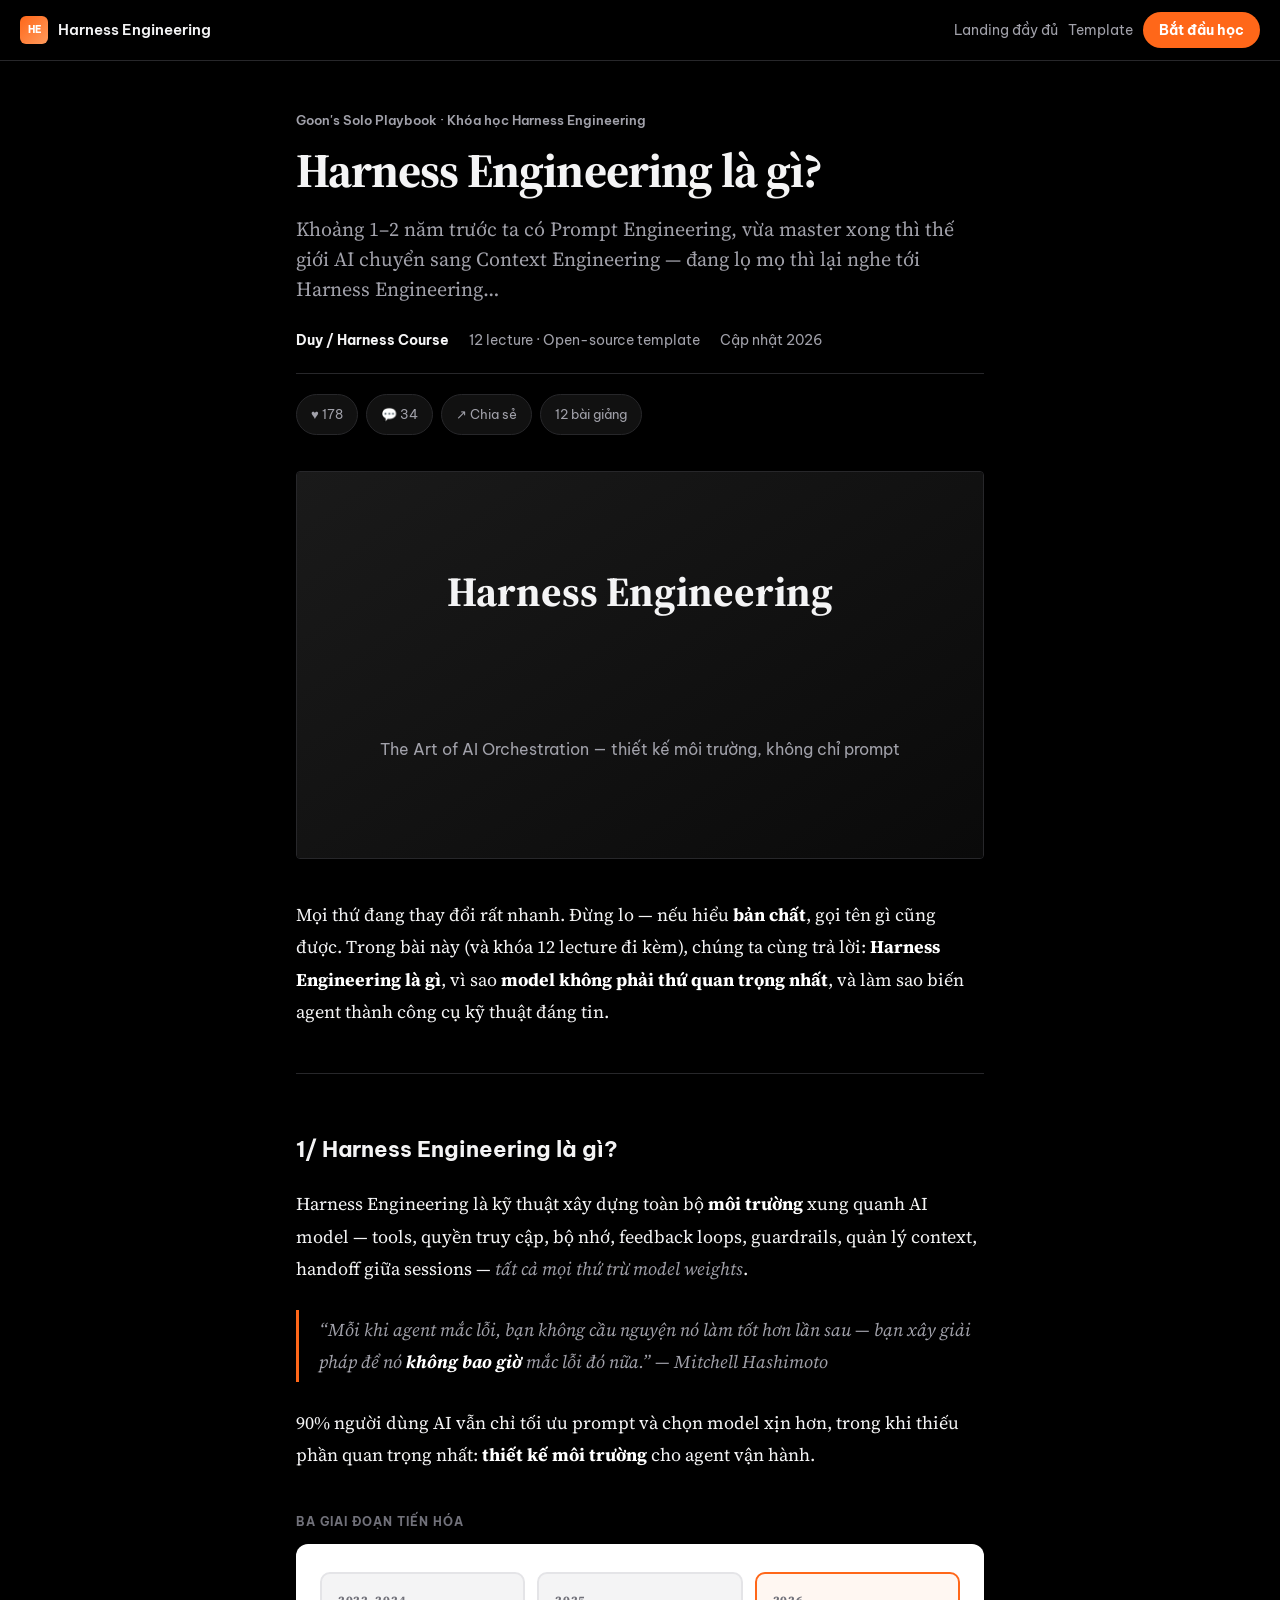
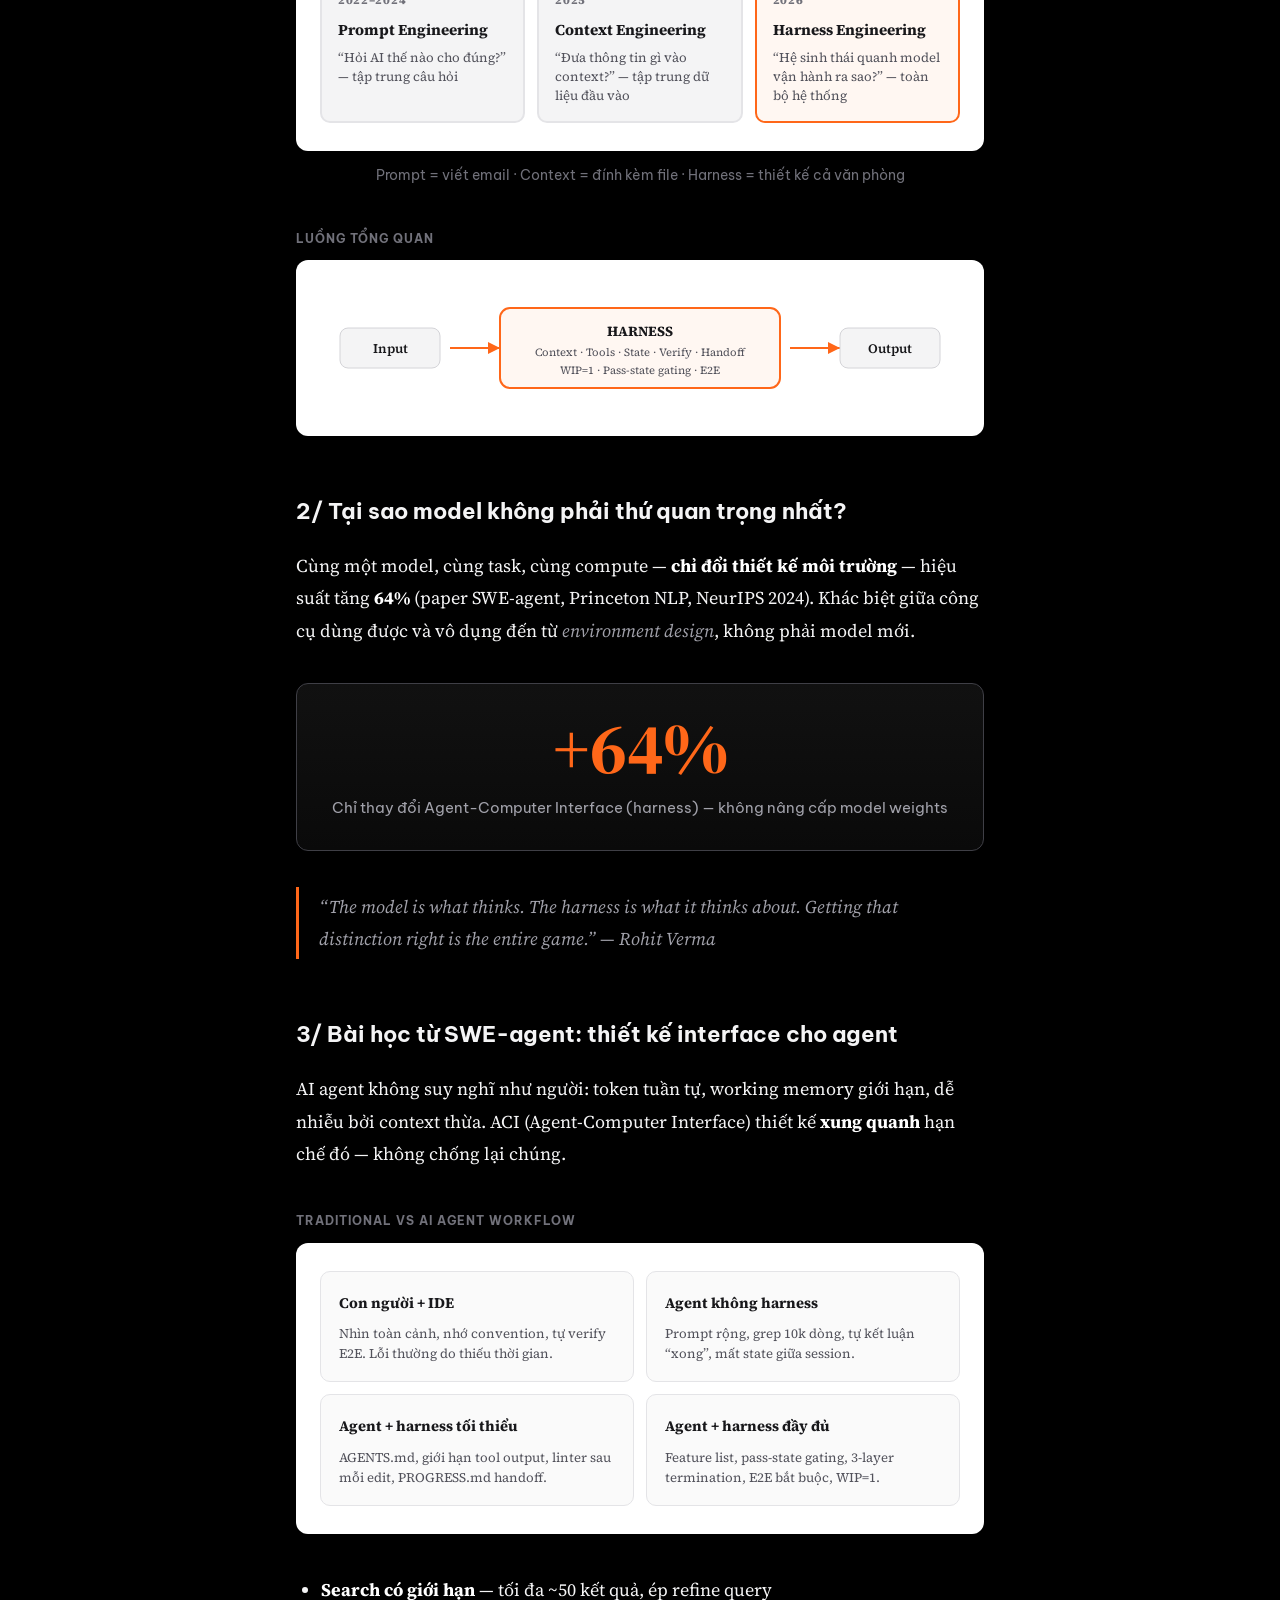
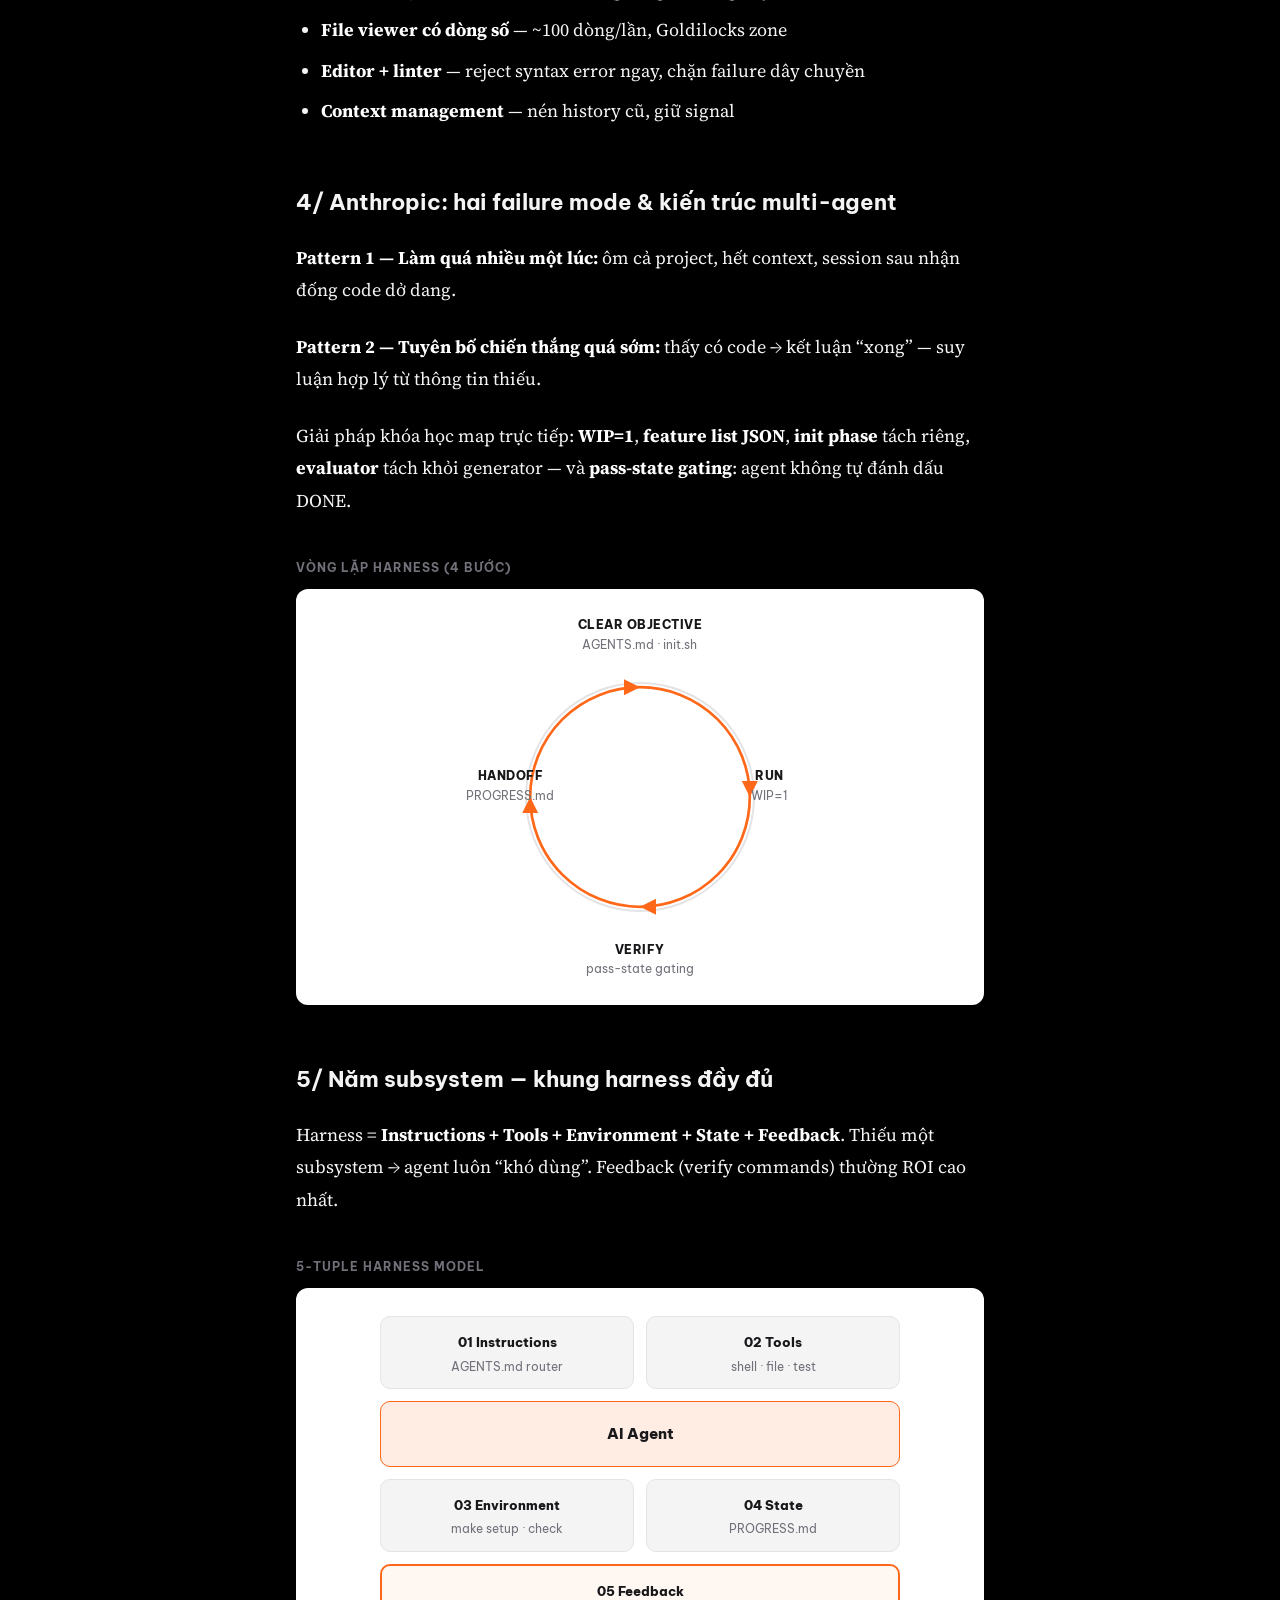
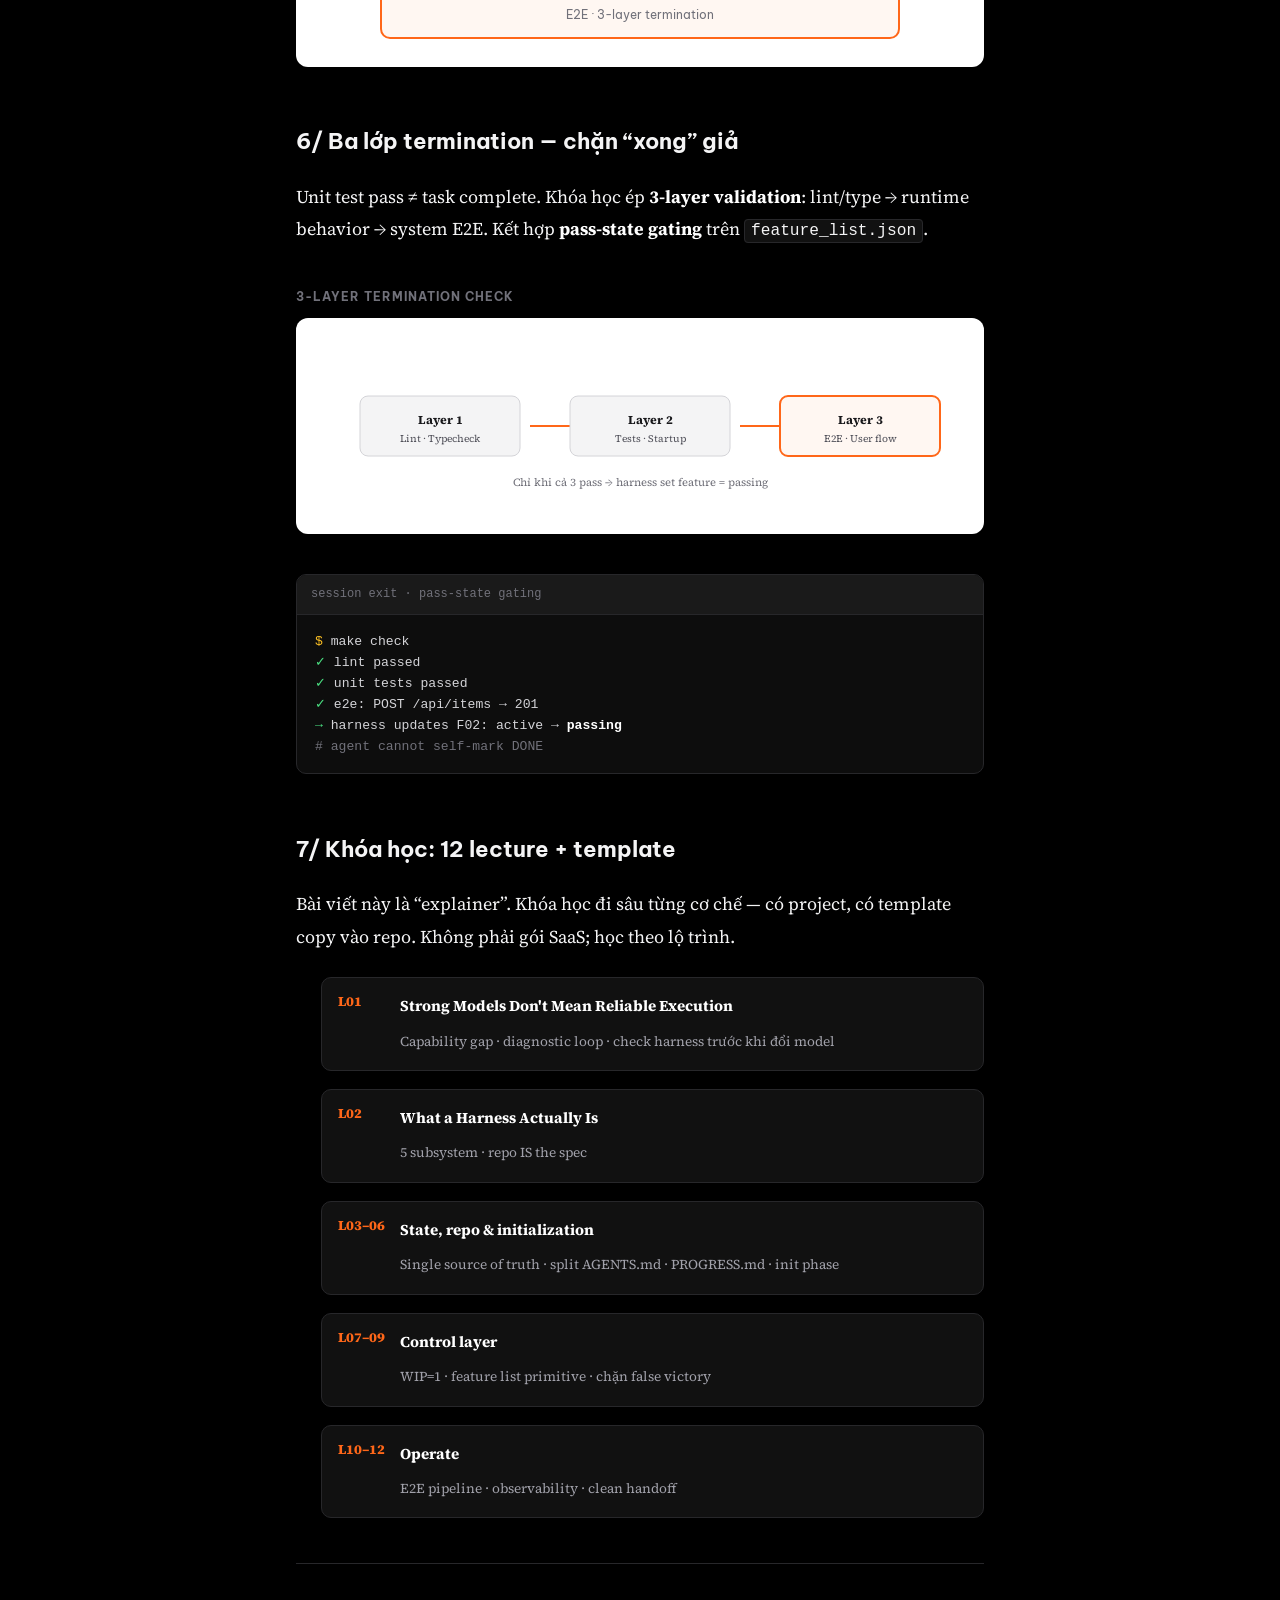
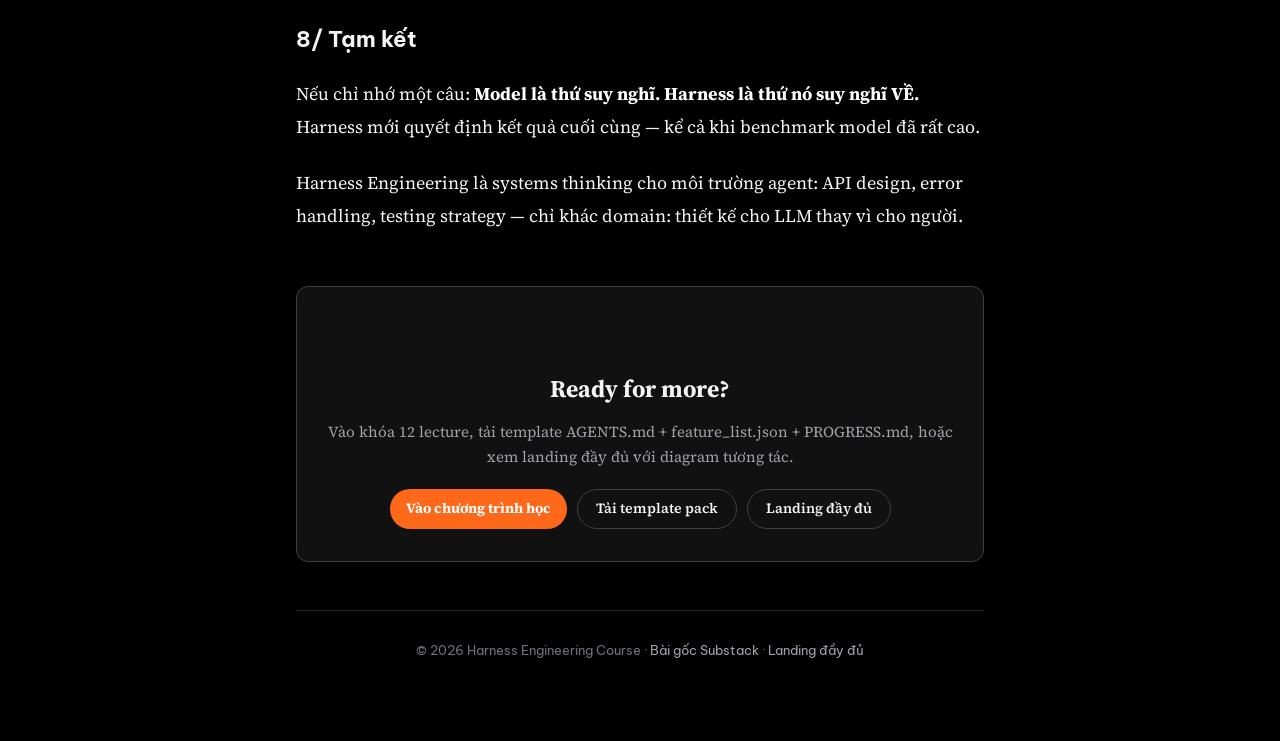
==== commit 28f7fabd: "Remove SOSBIKE template: Harness-only branding and deploy" ====
--- a/frontend/article/index.html
+++ b/frontend/article/index.html
@@ -364,7 +364,7 @@
           <div class="cta-box__actions">
             <a class="btn-subscribe" href="../index.html#curriculum">Vào chương trình học</a>
             <a class="btn-ghost" href="../index.html#templates">Tải template pack</a>
-            <a class="btn-ghost" href="../sosbike/index.html">Mẫu landing SOSBIKE (thầy)</a>
+            <a class="btn-ghost" href="../index.html">Landing đầy đủ</a>
           </div>
         </div>
       </div>
